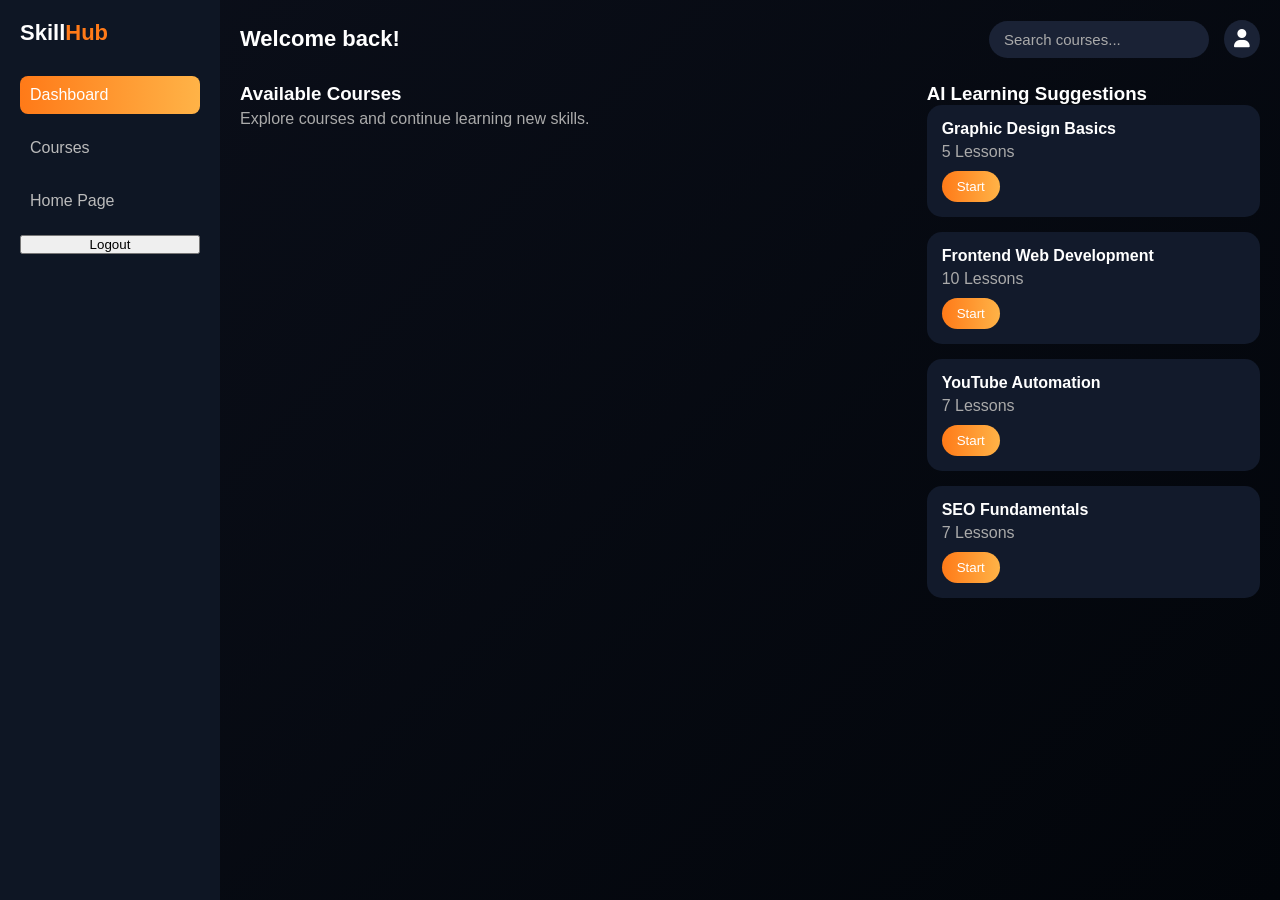
==== dashboard.html @ fc919fb0 "update" ====
<!DOCTYPE html>
<html lang="en">
<head>
  <meta charset="UTF-8">
  <meta name="viewport" content="width=device-width, initial-scale=1.0">
  <title>Dashboard | SkillHub</title>

  <!-- CSS -->
  <link rel="stylesheet" href="index.css">

  <!-- Font Awesome -->
  <link rel="stylesheet" href="https://cdnjs.cloudflare.com/ajax/libs/font-awesome/6.5.0/css/all.min.css">
</head>

<body class="dashboard-page">

  <div class="dashboard">

    <!-- SIDEBAR -->
    <aside class="sidebar">
      <h2 class="logo">Skill<span>Hub</span></h2>

      <nav>
        <a href="dashboard.html" class="active">Dashboard</a>
        <a href="course-details.html">Courses</a>
        <a href="index.html">Home Page</a>
        <button class="logout" id="logoutBtn" type="submit">Logout</button>
      </nav>
    </aside>

    <!-- MAIN -->
    <main class="main">

      <!-- TOP BAR -->
      
      <div class="topbar">
        <h2>Welcome back!</h2>
        
        <div class="topbar-right">
          <div class="search">
            <input type="text" placeholder="Search courses...">
       </div>
    
    <!-- USER ICON -->
    <i class="fa-solid fa-user user-icon"></i>
  </div>
 </div>

      <!-- CONTENT -->
      <div class="dashboard-content">

        <!-- LEFT SIDE -->
        <div class="left">

          <section class="courses">
            <h3>Available Courses</h3>
            <p>Explore courses and continue learning new skills.</p>

            <!-- COURSES LOAD HERE -->
            <div class="course-grid" id="courseContainer"></div>
          </section>

        </div>

        <!-- RIGHT SIDE -->
        <div class="right">

          <h3>AI Learning Suggestions</h3>

          <div class="suggestion-card">
            <h4>Graphic Design Basics</h4>
            <p>5 Lessons</p>
            <button>Start</button>
          </div>
          
          <div class="suggestion-card">
            <h4>Frontend Web Development</h4>
            <p>10 Lessons</p>
            <button>Start</button>
          </div>
          
          <div class="suggestion-card">
            <h4>YouTube Automation</h4>
            <p>7 Lessons</p>
            <button>Start</button>
          </div>

          <div class="suggestion-card">
            <h4>SEO Fundamentals</h4>
            <p>7 Lessons</p>
            <button>Start</button>
          </div>

        </div>

      </div>

    </main>

  </div>

  <!-- JS -->
  <script src="script.js"></script>

</body>
</html>
---- index.css ----
:root {
  --primary-bg: #021221;
  --secondary-bg:#041B2E;
  --accent-color: #fb8021;
  --text-color: #ffffff;
  --text-secondary: #aaaaaa;
  
  --font-main: 'Inter', sans-serif;
  --font-heading: 'Poppins', sans-serif;
}

* {
  margin: 0;
  padding: 0;
  box-sizing: border-box;
}

body {
  font-family: var(--font-main);
  min-height: 100vh;
  background: var(--primary-bg);
  color: var(--text-color);
}

#navbar {
  display: flex;
  justify-content: space-between;
  align-items: center;
  padding: 20px 40px;
}

.logo {
  font-family: var(--font-heading);
  font-size: 30px;
  font-weight: bold;
}

.logo span{
  color: var(--accent-color);
}

.nav-links a {
  margin: 0px 20px;
  text-decoration: none;
  font-family: var(--font-main);
  color: var(--text-color);
  transition: 0.3s;
}

.nav-links a:hover {
  color: var(--accent-color);
  text-decoration: underline;
}

#menu-icon {
  font-size: 50px;
  color: var(--text-color);
  display: none;
}

.hero-section {
  display: flex;
  justify-content: center;
  align-items: center;
  padding: 20px;
}

#hero-text {
  line-height: 1.3;
  display: flex;
  flex-direction: column;
}

#hero-text h2 {
  margin-bottom: 20px;
  font-size: 30px;
  font-family: var(--font-heading);
  font-weight: 500px;
  text-align: right;
}

#hero-text p {
  font-family: var(--font-main);
  font-size: 20px;
  text-align: right;
  color: var(--text-color);
}

.hero-image img {
  width: 400px;
  border-radius: 0% 80% 80% 0%;
}

.hero-buttons {
  display: flex;
  justify-content: center;
  margin-top: 20px;
  gap: 20px;
}

.get-btn {
  background: var(--accent-color);
  color: var(--text-color);
  font-weight: bold;
  padding: 12px 30px;
  border: none;
  border-radius: 8px 0px;
  cursor: pointer;
  font-family: var(--font-heading);
  text-decoration: none;
}

.explore-btn {
  background: transparent;
  color: var(--text-color);
  font-weight: bold;
  border: 2px solid var(--text-secondary);
  padding: 12px 30px;
  border-radius: 8px 0px;
  cursor: pointer;
  text-decoration: none;
}


/*Features Section*/

.features-section {
  padding: 40px 20px;
  background: var(--secondary-bg);
}

.features-section h2, 
.features-section p {
  margin-bottom: 40px;
  justify-content: center;
  align-items: center;
  text-align: center;
}

.features-section h2{
  font-size: 30px;
  font-weight: bold;
}

.feature-cards {
  display: flex;
  justify-content: center;
  align-items: center;
  gap: 40px;
  transition: 0.5s ease;
}

.card {
  background: var(--primary-bg);
  padding: 48px 32px 64px;
  border-radius: 16px;
  border: 2px solid var(--primary-bg);
  text-align: center;
}
  
  .card:hover {
    border: 1px solid var(--accent-color);
    transform: scale(1.02);
  }


.card i {
  font-size: 30px;
  color: var(--accent-color);
}

.feature-cards h3{
  font-size: 20px;
  font-family: var(--font-heading);
}

.feature-cards p{
  font-size: 15px;
  font-family: var(--font-main);
  margin: 16px 0 50px;
  color: var(--text-secondary);
}

/*About Section*/

.about-section {
  display: flex;
  justify-content: center;
  align-items: center;
  gap: 32px;
  padding: 40px;
  line-height: 1.3;
}

.about-section span {
  color: var(--accent-color);
}

.about-section h2 {
  margin-bottom: 20px;
  text-align: left;
  font-size: 35px;
  font-family: var(--font-heading);
}

.about-section p {
  text-align:  left;
  line-height: 1.3;
  font-family: var(--font-main);
}

.about-image img {
  width: 400px;
  border-radius: 80% 0 0 80%;;
}

.contact-section {
  background: var(--secondary-bg);
  padding: 40px 20px;
  text-align: center;
}

.contact-section h2 {
  margin-bottom: 20px;
  font-size: 35px;
  font-family: var(--font-heading);
  color: var(--text-color);
}

.contact-section h2 span {
  color: var(--accent-color);
}

form {
  max-width: 700px;
  margin: auto;
}

.input-box {
  display: flex;
  gap: 15px;
  margin-bottom: 30px;
}

.input-box input {
  width: 100%;
}

input, textarea {
  width: 100%;
  padding: 15px;
  background: var(--primary-bg);
  border: none;
  border-radius: 8px;
  color: var(--text-color);
  font-size: 15px;
  font-family: var(--font-main);
}

textarea {
  height: 150px;
  margin-bottom: 20px;
  resize: none;
}

input::placeholder,
textarea::placeholder {
  color: var(--text-secondary);
}


/*FOOTER SECTION*/
.footer {
  color: var(--text-color);
  padding: 20px 30px;
}

.footer-container {
  display: flex;
  justify-content: space-between;
  flex-wrap: wrap;
}


.footer-links a {
  display: block ;
  text-decoration: none;
  color: var(--text-secondary);
  margin-bottom: 8px;
  font-family: var(--font-main);
}

.footer-links a:hover{
  color: var(--accent-color);
}

.social-icons i {
  margin-right: 10px;
  font-size: 18px;
  color: var(--accent-color);
  transition: 0.3s;
}

#arrow {
  font-size-adjust: 16px;
  background: var(--accent-color);
  padding: 20px;
  border-radius: 8px;
  transition: 0.5s ease;
}
#arrow:hover {
  box-shadow: 0 0 15px var(--accent-color);
}

/*LOGIN FORM*/
 .login-page {
  height: 100vh;
  display: flex;
  justify-content: center;
  align-items: center;
  color: var(--text-color);
}

.login-container {
  position: relative;
  width: 750px;
  height: 450px;
  background: transparent;
  border: 2px solid var(--accent-color);
  box-shadow: 0 0 25px var(--accent-color);
  overflow: hidden;
}

.login-box {
  position: absolute;
  top: 0;
  width: 50%;
  height: 100%;
  width: 350px;
  padding: 40px 30px;
  display: flex;
  flex-direction: column;
  justify-content: center;
}

/*For the part login*/
.login-container .login-box {
  left: 0;
  padding: 0 60px 0 40px;
}
.login-box h1 {
  font-size: 30px;
  font-family: var(--font-heading);
  color: var(--text-color);
  text-align: center;
  margin-top: 40px;
}

.login-box span {
  color: var(--accent-color);
}

.input-group {
  position: relative;
  width: 100%;
  height: 50px;
  margin: 25px 0;
}

.input-group input {
  width: 100%;
  height: 100%;
  background: transparent;
  border: none;
  outline: none;
  border-bottom: 2px solid var(--text-color);
  font-size: 16px;
  font-family: var(--font-main);
  color: var(--text-color);
  font-weight: 500;
  transition: 0.5s;
}
.input-group input:focus,
.input-group input:valid{
  border-bottom-color: var(--accent-color);
}

.input-group label {
  position: absolute;
  top: 50%;
  left: 0;
  transform: translateY(-50%);
  font-size: 15px;
  font-weight: bold;
  color: var(--text-color);
  pointer-events: none;
  transition: 0.5s;
}
.input-group input:focus~label,
.input-group input:valid~label{
  top: -5px;
  color: var(--accent-color);
}
.input-group i {
  position: absolute;
  top: 50%;
  right: 0;
  transform: translateY(-50%);
  font-size: 15px;
  color: var(--text-color);
  transition: 0.5s;
}

.input-group input:focus~i,
.input-group input:valid~i{
  color: var(--accent-color);
}

 .form-options {
    display: flex;
    justify-content: space-between;
    align-items: center;
    font-size: 14px;
    margin-bottom: 20px;  
}

 .remember {
   display: flex;
   align-items: center;
}

.form-options a {
    text-decoration: none;
    color: #2f6fed;
    font-size: 14px;
}

.login-btn {
  position: relative;
  width: 100%;
  height: 45px;
  margin-bottom: 15px;
  background: transparent;
  border: 2px solid var(--accent-color);
  outline: none;
  border-radius: 40px;
  cursor: pointer;
  font-size: 20px;
  color: var(--text-color);
  font-weight: bold;
  z-index: 1;
  overflow: hidden;
}

.login-btn::before {
  content: "";
  position: absolute;
  top: -100%;
  left: 0;
  width: 100%;
  height: 300%;
  background: linear-gradient(#021221, #fb8021, #021221, #fb8021);
  z-index: -1;
  transition: 0.5s;
}

.login-btn:hover::before {
  top: 0;
}

.signup-link {
  font-size: 15px;
  color: var(--text-color);
  text-align: center;
  margin-top: 20px;
}
.signup-link a {
  text-decoration: none;
}

.signup-link a:hover {
  text-decoration: underline;
}

.login-container .side {
  position: absolute;
  top: 0;
  width: 50%;
  height: 100%;
  display: flex;
  flex-direction: column;
  justify-content: center;
  
}

.login-container .side.login-text {
  right: 0;
  text-align: right;
  padding: 0px 40px 60px 150px;
}

.side h2 {
  font-size: 40px;
  color: var(--text-color);
  line-height: 1.3;
  text-transform: uppercase;
}

.side p {
  font-size: 20px;
  color: var(--text-color);
}

.bg-slide {
  position: absolute;
  top: 0;
  right: 0;
  width: 850px;
  height: 600px;
  background: linear-gradient(45deg, #021221, #fb8021);
  border-bottom: 3px solid var(--accent-color);
  transform: rotate(10deg) skewY(40deg);
  transform-origin: bottom right;
  z-index: -1;
}


/*SIGN-UP FORM*/
 .signup-page {
  height: 100vh;
  display: flex;
  justify-content: center;
  align-items: center;
  color: var(--text-color);
}

.signup-container {
  position: relative;
  width: 750px;
  height: 450px;
  background: transparent;
  border: 2px solid var(--accent-color);
  box-shadow: 0 0 25px var(--accent-color);
  overflow: hidden;
}

.signup-box {
  position: absolute;
  top: 0;
  width: 50%;
  height: 100%;
  width: 350px;
  padding: 40px 30px;
  display: flex;
  flex-direction: column;
  justify-content: center;
}

/*Signup Side Text*/
.signup-container .signup-box {
  right: 0;
  padding: 0 60px 0 40px;
}

.signup-box h1 {
  font-size: 20px;
  font-family: var(--font-heading);
  color: var(--text-color);
  text-align: center;
  margin-top: 30px;
}

.signup-container .input-group {
  position: relative;
  width: 100%;
  height: 50px;
  margin: 20px 0;
}

.signup-container .input-group input {
  width: 100%;
  height: 100%;
  background: transparent;
  border: none;
  outline: none;
  border-bottom: 2px solid var(--text-color);
  font-size: 16px;
  font-family: var(--font-main);
  color: var(--text-color);
  font-weight: 500;
  transition: 0.5s;
}
.singup-container .input-group input:focus,
.signup-container .input-group input:valid{
  border-bottom-color: var(--accent-color);
}

.signup-container .input-group label {
  position: absolute;
  top: 50%;
  left: 0;
  transform: translateY(-50%);
  font-size: 15px;
  font-weight: bold;
  color: var(--text-color);
  pointer-events: none;
  transition: 0.5s;
}
.signup-container .input-group input:focus~label,
.signup-container .input-group input:valid~label{
  top: -5px;
  color: var(--accent-color);
}
.signup-container .input-group i {
  position: absolute;
  top: 50%;
  right: 0;
  transform: translateY(-50%);
  font-size: 15px;
  color: var(--text-color);
  transition: 0.5s;
}

.signup-container .input-group input:focus~i,
.signup-container.input-group input:valid~i{
  color: var(--accent-color);
}

.signup-btn {
  position: relative;
  width: 100%;
  height: 45px;
  margin-bottom: 15px;
  background: transparent;
  border: 2px solid var(--accent-color);
  outline: none;
  border-radius: 40px;
  cursor: pointer;
  font-size: 20px;
  font-family: var(--font-heading);
  color: var(--text-color);
  font-weight: bold;
  z-index: 1;
  overflow: hidden;
}

.signup-btn::before {
  content: "";
  position: absolute;
  top: -100%;
  left: 0;
  width: 100%;
  height: 300%;
  background: linear-gradient(#021221, #fb8021, #021221, #fb8021);
  z-index: -1;
  transition: 0.5s;
}

.signup-btn:hover::before {
  top: 0;
}

.signup-container.login-link {
  font-size: 15px;
  color: var(--text-color);
  text-align: center;
  margin-top: 5px;
}
.signup-container .login-link a {
  text-decoration: none;
}

.signup-container .login-link a:hover {
  text-decoration: underline;
}

.singup-container .side-text {
  position: absolute;
  top: 0;
  width: 50%;
  height: 100%;
  display: flex;
  flex-direction: column;
  justify-content: center;
}

.signup-container .side-text {
  left: 0px;
  text-align: left;
  padding: 150px 40px 60px 0px;
}

.side-text h2 {
  font-size: 40px;
  color: var(--text-color);
  line-height: 1.3;
  text-transform: uppercase;
}

.side-text p {
  font-size: 20px;
  color: var(--text-color);
}

.bg-slide2 {
  position: absolute;
  top: 0;
  left: 0;
  width: 850px;
  height: 600px;
  background: linear-gradient(45deg, #021221, #fb8021);
  border-bottom: 3px solid var(--accent-color);
  transform: rotate(-11deg) skewY(-41deg);
  /*transform: rotate(0) skewY(0);*/
  transform-origin: bottom left;
  z-index: -1;
}


/* DASHBOARD PAGE */
.dashboard-page {
  background: linear-gradient(135deg, #0b0f1a, #02050a);
  color: #fff;
}

/* DASHBOARD LAYOUT */
.dashboard {
  display: flex;
  min-height: 100vh;
}

/* SIDEBAR */
.sidebar {
  width: 220px;
  background: #0e1624;
  padding: 20px;
  display: flex;
  flex-direction: column;
}

.logo {
  font-size: 22px;
  margin-bottom: 30px;
}

.logo span {
  color: #ff7a18;
}

/* NAV */
.sidebar nav {
  display: flex;
  flex-direction: column;
  gap: 15px;
}

.sidebar nav a {
  text-decoration: none;
  color: #bbb;
  padding: 10px;
  border-radius: 8px;
  transition: 0.3s;
}

.sidebar nav a:hover,
.sidebar nav .active {
  background: linear-gradient(90deg, #ff7a18, #ffb347);
  color: #fff;
}

/* MAIN */
.main {
  flex: 1;
  padding: 20px;
}

/* TOPBAR */

.topbar {
  display: flex;
  justify-content: space-between;
  align-items: center;
  margin-bottom: 25px;
}


.topbar-right {
  display: flex;
  align-items: center;
  gap: 15px;
}

.user-icon {
  font-size: 18px;
  background: #1a2235;
  padding: 10px;
  border-radius: 50%;
  cursor: pointer;
  transition: 0.3s;
}

.user-icon:hover {
  background: #ff7a18;
}


.topbar h2 {
  font-size: 22px;
}

/* SEARCH */
.search input {
  padding: 10px 15px;
  border-radius: 20px;
  border: none;
  outline: none;
  background: #1a2235;
  color: #fff;
}

/* CONTENT GRID */
.dashboard-content {
  display: flex;
  gap: 20px;
}

/* LEFT */
.left {
  flex: 2;
}

/* RIGHT */
.right {
  flex: 1;
}

/* COURSES SECTION */
.courses h3 {
  margin-bottom: 5px;
}

.courses p {
  color: #aaa;
  margin-bottom: 20px;
}

/* COURSE GRID */
.course-grid {
  display: grid;
  grid-template-columns: repeat(auto-fit, minmax(200px, 1fr));
  gap: 20px;
}

/* CARD */
.card {
  background: #121a2b;
  padding: 15px;
  border-radius: 15px;
  transition: 0.3s;
}

.card:hover {
  transform: translateY(-5px);
}

/* IMAGE */
.card img {
  width: 100%;
  height: 130px;
  object-fit: contain;
  margin-bottom: 10px;
}

/* TITLE */
.card h4 {
  font-size: 14px;
  margin-bottom: 8px;
}

/* PRICE */
.price {
  color: #ffb347;
  margin-bottom: 10px;
}

/* BUTTON */
.card button {
  width: 100%;
  padding: 10px;
  border: none;
  border-radius: 20px;
  background: linear-gradient(90deg, #ff7a18, #ffb347);
  color: #fff;
  cursor: pointer;
  transition: 0.3s;
}

.card button:hover {
  opacity: 0.8;
}

/* RIGHT SIDE CARDS */
.suggestion-card {
  background: #121a2b;
  padding: 15px;
  border-radius: 15px;
  margin-bottom: 15px;
}

.suggestion-card h4 {
  margin-bottom: 5px;
}

.suggestion-card p {
  color: #aaa;
  margin-bottom: 10px;
}

.suggestion-card button {
  padding: 8px 15px;
  border: none;
  border-radius: 20px;
  background: linear-gradient(90deg, #ff7a18, #ffb347);
  color: #fff;
  cursor: pointer;
}

/* RESPONSIVE */
/*@media (max-width: 900px) {
  .dashboard-content {
    flex-direction: column;
  }
  
  .sidebar {
    display: none;
  }
}




/* ===============================
📘 COURSE DETAILS PAGE
=============================== */

.course-details-container {
  display: flex;
  gap: 30px;
  background: #121a2b;
  padding: 25px;
  border-radius: 20px;
  margin-top: 20px;
  align-items: center;
  box-shadow: 0 10px 25px rgba(0, 0, 0, 0.3);
}

/* IMAGE */
.course-details-container img {
  width: 300px;
  height: 250px;
  object-fit: contain;
  border-radius: 15px;
  background: #0e1624;
  padding: 10px;
}

/* RIGHT SIDE (TEXT AREA) */
.course-details-container .details {
  flex: 1;
}

/* TITLE */
.course-details-container h2 {
  font-size: 24px;
  margin-bottom: 10px;
}

/* DESCRIPTION */
.course-details-container p {
  color: #aaa;
  line-height: 1.6;
  margin-bottom: 15px;
}

/* PRICE */
.course-details-container h3 {
  color: #ffb347;
  font-size: 22px;
  margin-bottom: 20px;
}

/* BUTTONS */
.course-details-container button {
  padding: 10px 20px;
  border: none;
  border-radius: 25px;
  background: linear-gradient(90deg, #ff7a18, #ffb347);
  color: #fff;
  cursor: pointer;
  margin-right: 10px;
  transition: 0.3s;
}

.course-details-container button:hover {
  opacity: 0.8;
  transform: scale(1.05);
}

/* BACK BUTTON (OPTIONAL STYLE) */
.course-details-container .back-btn {
  background: #1a2235;
}

/* ===============================
📱 RESPONSIVE
=============================== */

/*@media (max-width: 768px) {
  .course-details-container {
    flex-direction: column;
    text-align: center;
  }
  
  .course-details-container img {
    width: 100%;
    height: auto;
  }
}*/
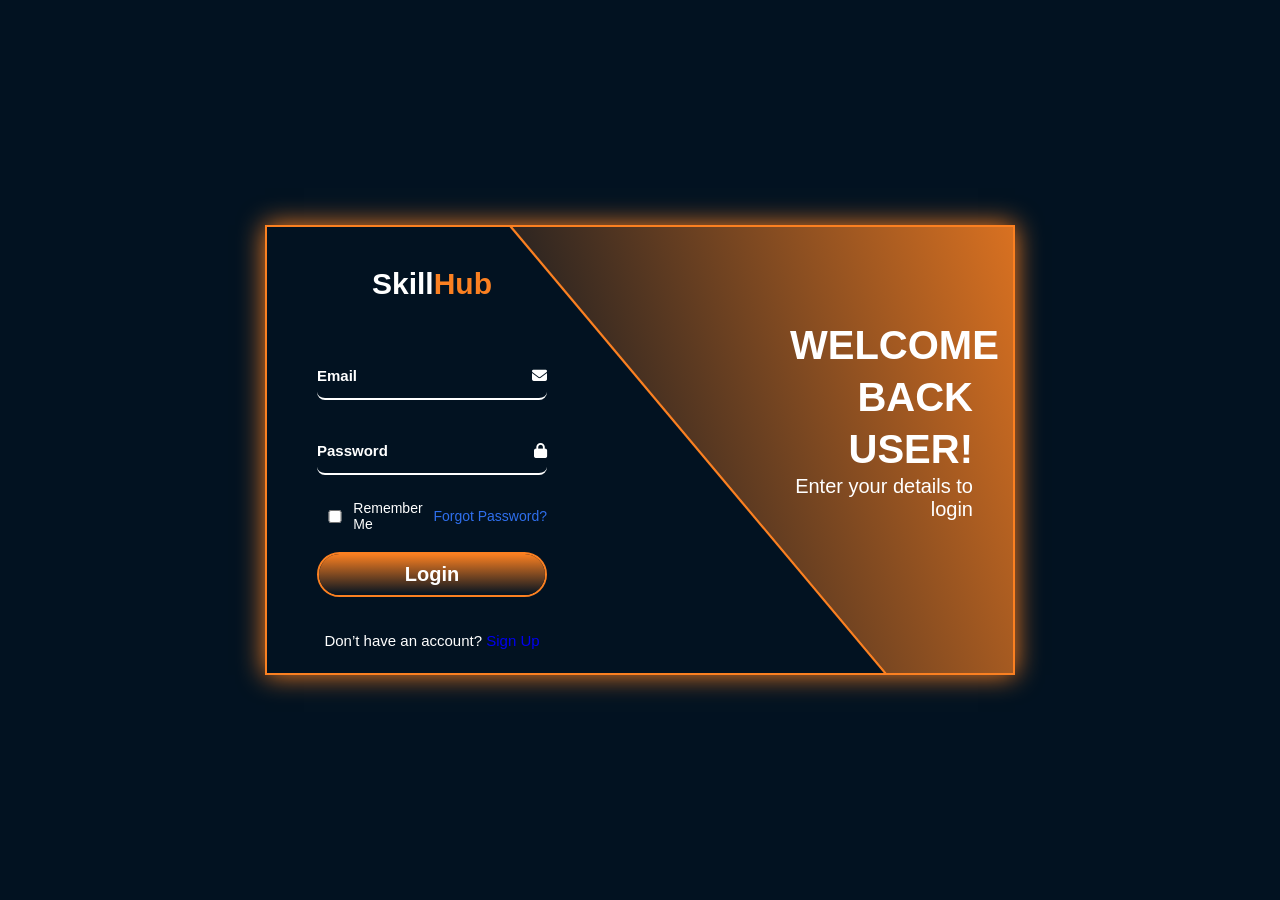
==== commit 6afe5874: "Update dashboard.html Dashboard corrections" ====
--- a/dashboard.html
+++ b/dashboard.html
@@ -24,7 +24,7 @@
         <a href="dashboard.html" class="active">Dashboard</a>
         <a href="course-details.html">Courses</a>
         <a href="index.html">Home Page</a>
-        <button class="logout" id="logoutBtn" type="submit">Logout</button>
+        <a id="logoutBtn" type="submit">Logout</a>
       </nav>
     </aside>
 
@@ -100,7 +100,7 @@
   </div>
 
   <!-- JS -->
-  <script src="script.js"></script>
+  <script src="index.js"></script>
 
 </body>
 </html>
